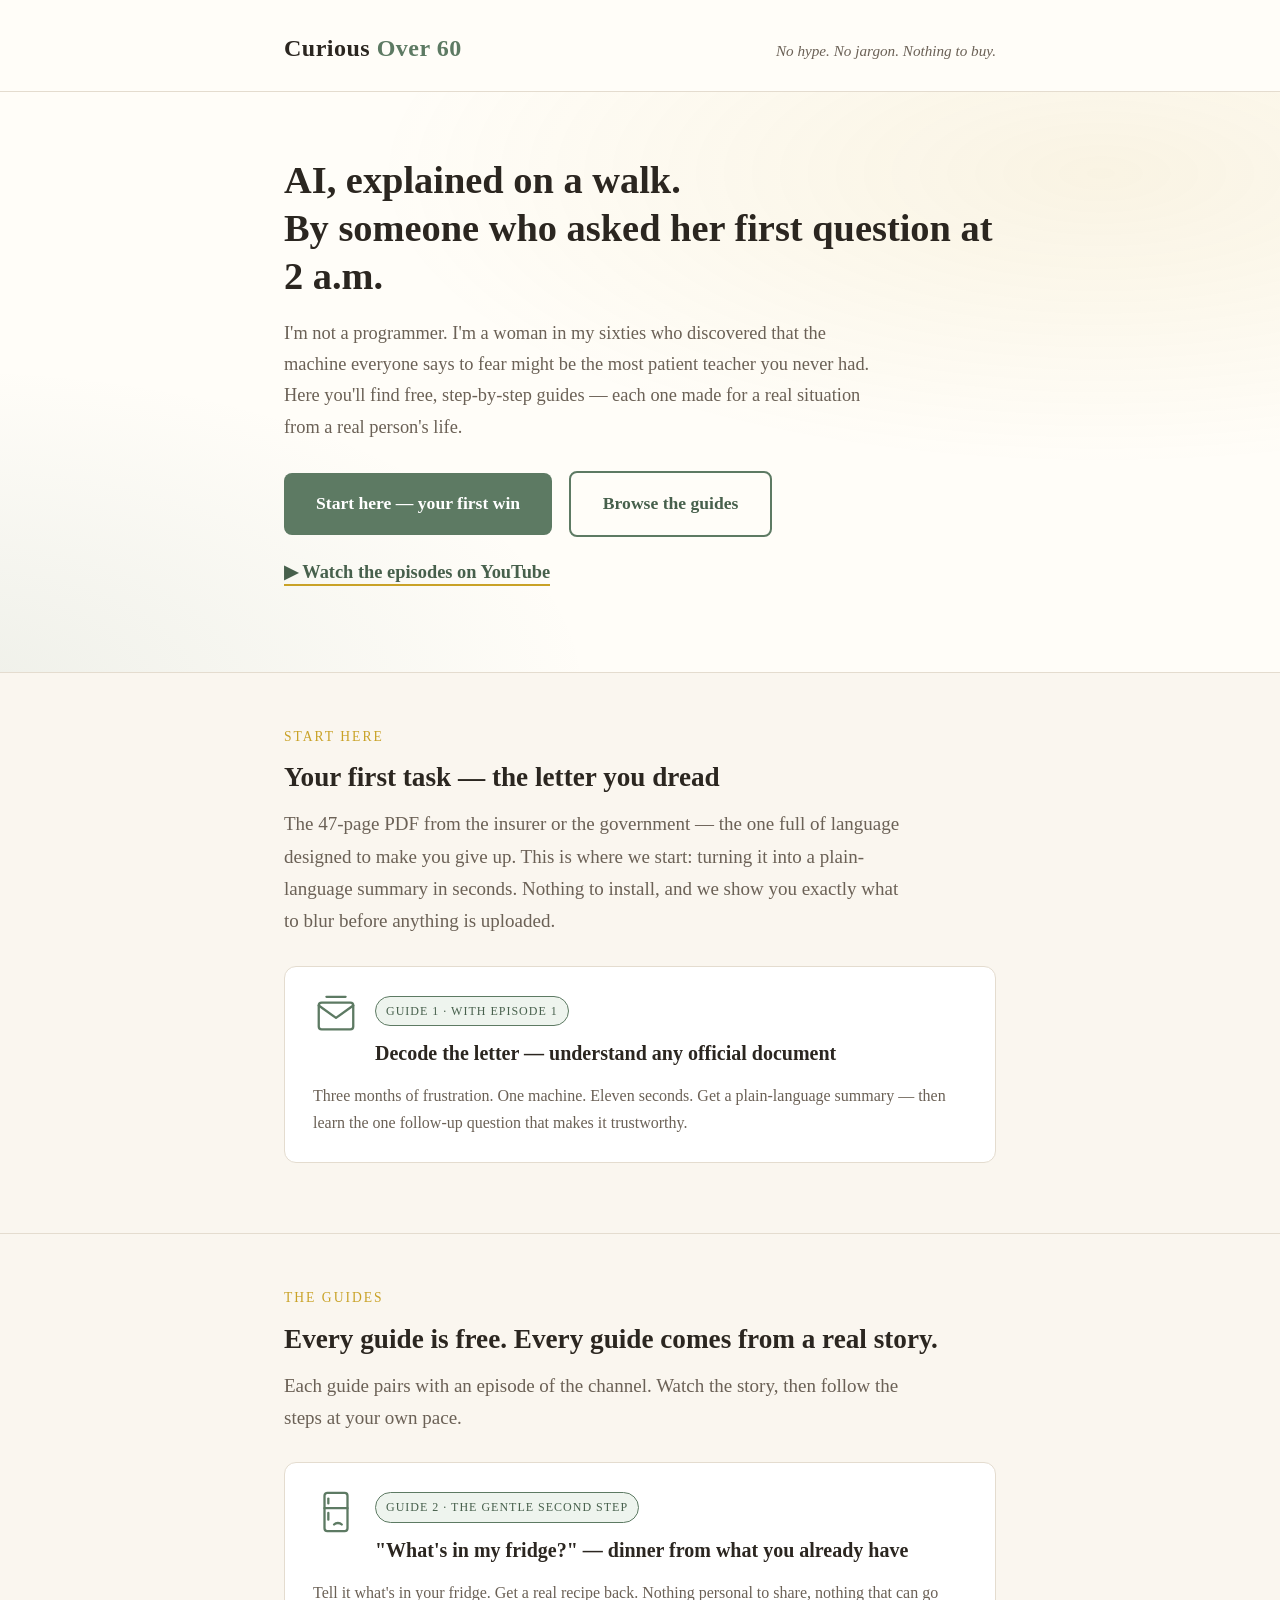
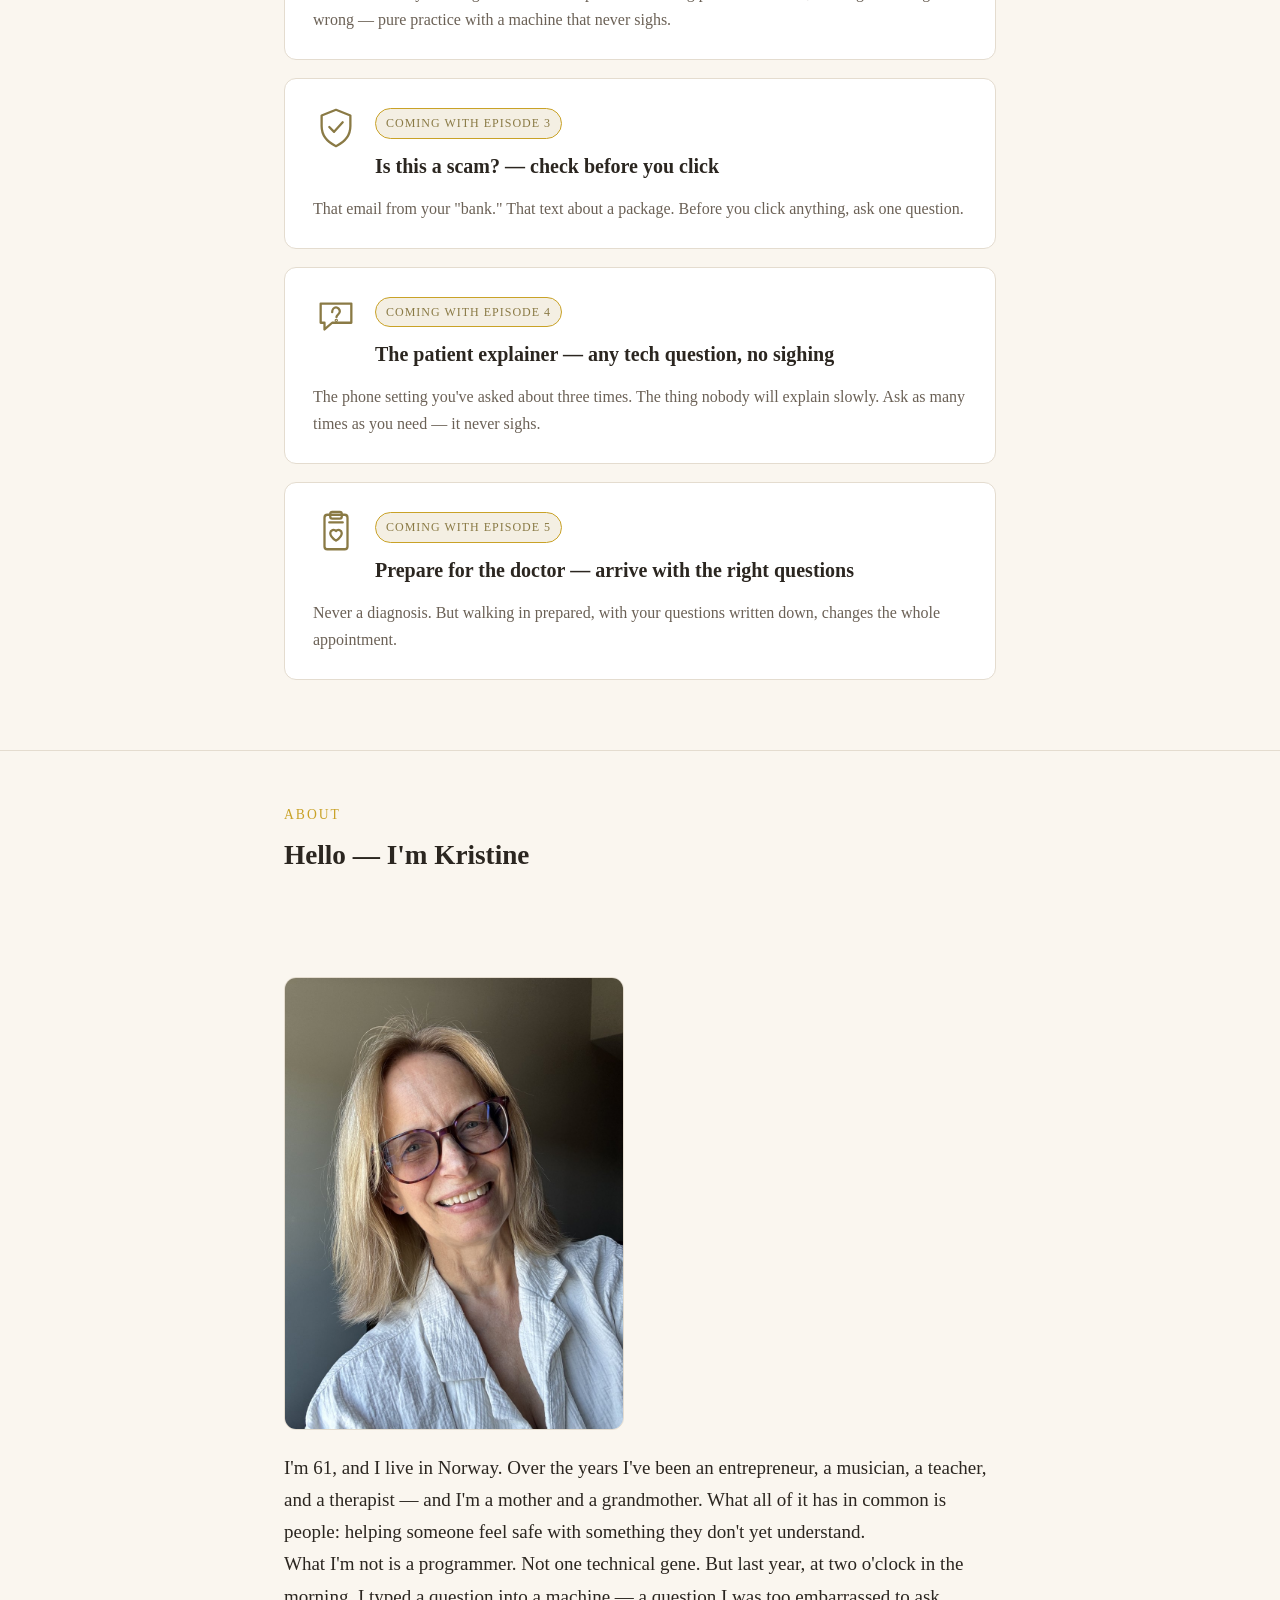
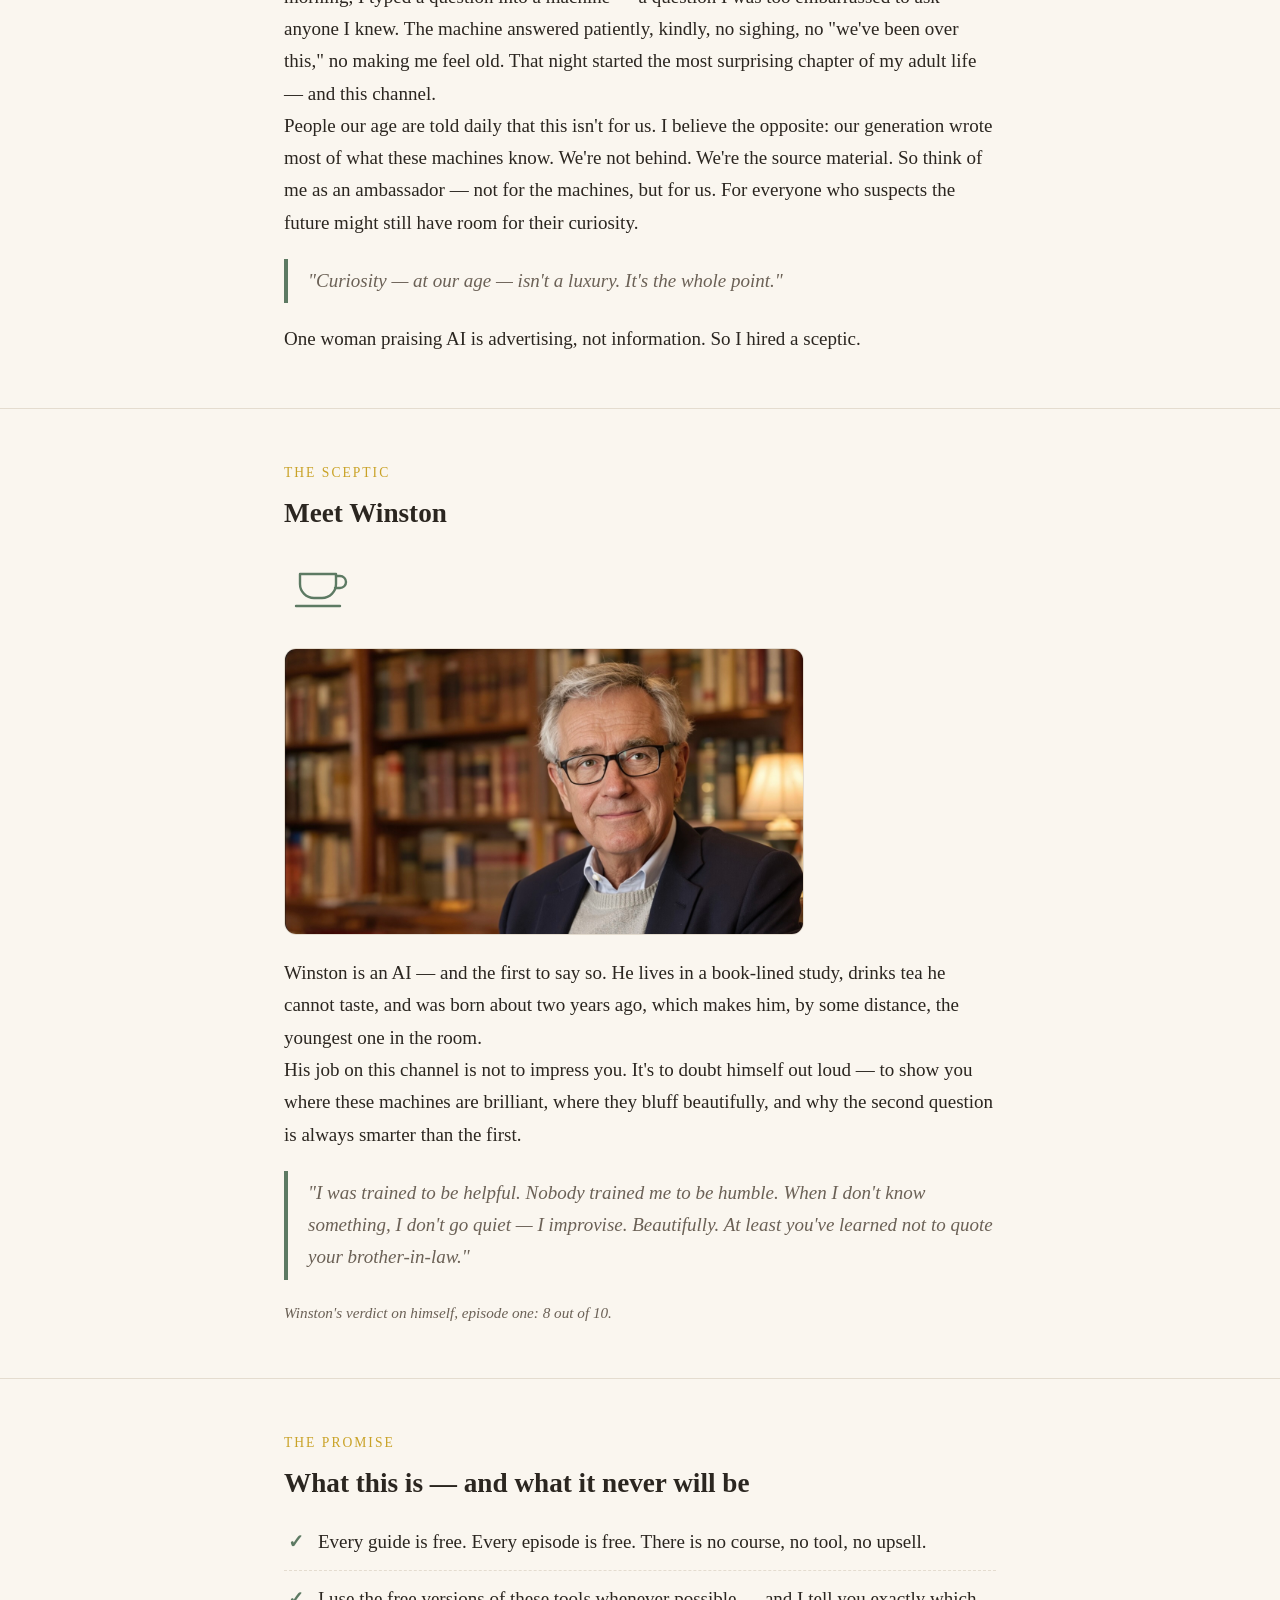
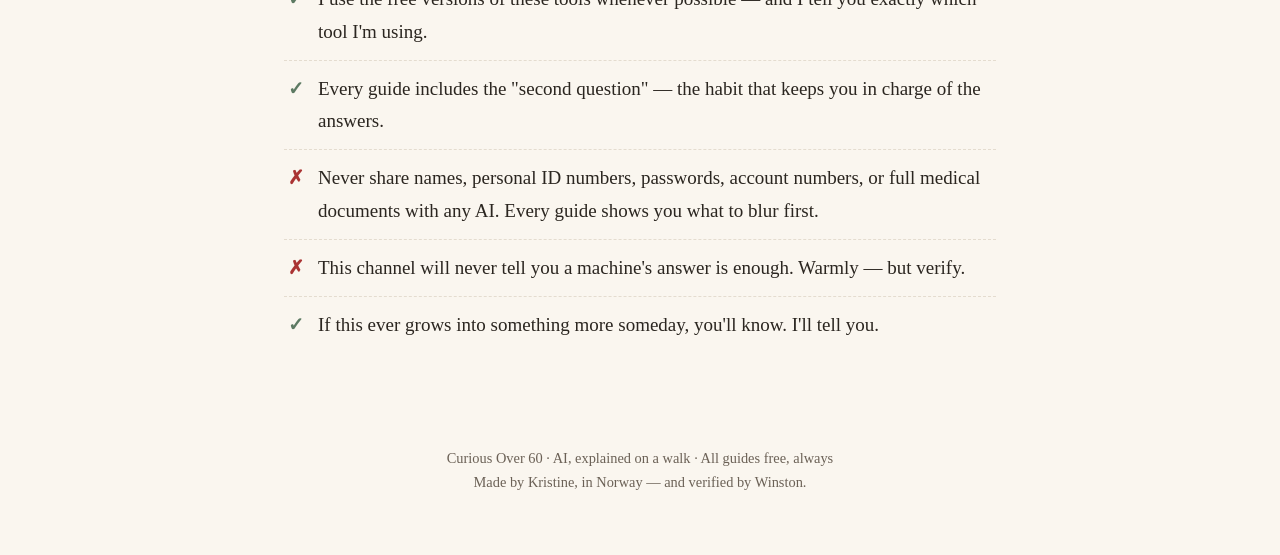
==== index.html @ e2fe2f5d "Curiousover60" ====
<!DOCTYPE html>
<html lang="en">
<head>
<meta charset="UTF-8">
<meta name="viewport" content="width=device-width, initial-scale=1.0">
<title>Curious Over 60 — AI, explained on a walk</title>
<meta name="description" content="Free, calm, step-by-step guides that help people over 55 use AI safely and usefully. No hype. No jargon. Nothing to buy.">
<link rel="stylesheet" href="styles.css">
<link rel="stylesheet" href="animations.css">
</head>
<body>

<header class="site">
  <div class="wrap">
    <div class="logo">Curious <span>Over 60</span></div>
    <div class="tagline">No hype. No jargon. Nothing to buy.</div>
  </div>
</header>

<div class="hero">
  <div class="wrap">
    <h1>AI, explained on a walk.<br>By someone who asked her first question at 2 a.m.</h1>
    <p>I'm not a programmer. I'm a woman in my sixties who discovered that the machine everyone says to fear might be the most patient teacher you never had. Here you'll find free, step-by-step guides — each one made for a real situation from a real person's life.</p>
    <a class="btn" href="#start">Start here — your first win</a>
    <a class="btn secondary" href="#guides">Browse the guides</a>
    <p class="yt-line"><!-- REPLACE href below with the real channel URL when YouTube is live -->
      <a class="yt-link" href="PASTE-YOUR-YOUTUBE-CHANNEL-LINK-HERE">▶ Watch the episodes on YouTube</a>
    </p>
  </div>
</div>

<section id="start">
  <div class="wrap">
    <div class="kicker reveal">Start here</div>
    <h2 class="reveal d1">Your first task — the letter you dread</h2>
    <p class="lede reveal d2">The 47-page PDF from the insurer or the government — the one full of language designed to make you give up. This is where we start: turning it into a plain-language summary in seconds. Nothing to install, and we show you exactly what to blur before anything is uploaded.</p>
    <a class="card reveal d2" href="guide-pdf.html">
      <div class="card-head">
        <div class="icon">
          <svg viewBox="0 0 48 48" fill="none" stroke="#5d7a63" stroke-width="2.4" stroke-linecap="round" stroke-linejoin="round">
            <rect class="draw" x="6" y="10" width="36" height="28" rx="3"/>
            <path class="draw" d="M6 13l18 13L42 13"/>
            <path class="draw" d="M14 4h20"/>
          </svg>
        </div>
        <div>
          <span class="badge start">Guide 1 · With Episode 1</span>
          <h3>Decode the letter — understand any official document</h3>
        </div>
      </div>
      <p>Three months of frustration. One machine. Eleven seconds. Get a plain-language summary — then learn the one follow-up question that makes it trustworthy.</p>
    </a>
  </div>
</section>

<section id="guides">
  <div class="wrap">
    <div class="kicker reveal">The guides</div>
    <h2 class="reveal d1">Every guide is free. Every guide comes from a real story.</h2>
    <p class="lede reveal d2">Each guide pairs with an episode of the channel. Watch the story, then follow the steps at your own pace.</p>

    <a class="card reveal" href="guide-fridge.html">
      <div class="card-head">
        <div class="icon">
          <svg viewBox="0 0 48 48" fill="none" stroke="#5d7a63" stroke-width="2.4" stroke-linecap="round" stroke-linejoin="round">
            <rect class="draw" x="12" y="4" width="24" height="40" rx="3"/>
            <line class="draw" x1="12" y1="20" x2="36" y2="20"/>
            <line class="draw" x1="16" y1="10" x2="16" y2="15"/>
            <line class="draw" x1="16" y1="25" x2="16" y2="32"/>
            <path class="draw" d="M22 37c2-2 6-2 8 0"/>
          </svg>
        </div>
        <div>
          <span class="badge start">Guide 2 · The gentle second step</span>
          <h3>"What's in my fridge?" — dinner from what you already have</h3>
        </div>
      </div>
      <p>Tell it what's in your fridge. Get a real recipe back. Nothing personal to share, nothing that can go wrong — pure practice with a machine that never sighs.</p>
    </a>

    <div class="card soon reveal">
      <div class="card-head">
        <div class="icon">
          <svg viewBox="0 0 48 48" fill="none" stroke="#8a7a45" stroke-width="2.4" stroke-linecap="round" stroke-linejoin="round">
            <path d="M24 5l15 6v11c0 10-6.5 17-15 21-8.5-4-15-11-15-21V11l15-6z"/>
            <path d="M17 23l5 5 9-10"/>
          </svg>
        </div>
        <div>
          <span class="badge soon">Coming with Episode 3</span>
          <h3>Is this a scam? — check before you click</h3>
        </div>
      </div>
      <p>That email from your "bank." That text about a package. Before you click anything, ask one question.</p>
    </div>

    <div class="card soon reveal">
      <div class="card-head">
        <div class="icon">
          <svg viewBox="0 0 48 48" fill="none" stroke="#8a7a45" stroke-width="2.4" stroke-linecap="round" stroke-linejoin="round">
            <path d="M8 10h32v20H20l-8 7v-7H8z"/>
            <path d="M20 19c0-3 2-5 4-5s4 2 4 4c0 3-3 3.5-3.5 6"/>
            <circle cx="24.3" cy="27.5" r=".6"/>
          </svg>
        </div>
        <div>
          <span class="badge soon">Coming with Episode 4</span>
          <h3>The patient explainer — any tech question, no sighing</h3>
        </div>
      </div>
      <p>The phone setting you've asked about three times. The thing nobody will explain slowly. Ask as many times as you need — it never sighs.</p>
    </div>

    <div class="card soon reveal">
      <div class="card-head">
        <div class="icon">
          <svg viewBox="0 0 48 48" fill="none" stroke="#8a7a45" stroke-width="2.4" stroke-linecap="round" stroke-linejoin="round">
            <rect x="12" y="6" width="24" height="36" rx="3"/>
            <rect x="18" y="3" width="12" height="7" rx="2"/>
            <path d="M24 33s-6-3.8-6-8a3.4 3.4 0 016-2 3.4 3.4 0 016 2c0 4.2-6 8-6 8z"/>
            <line x1="17" y1="14" x2="31" y2="14"/>
          </svg>
        </div>
        <div>
          <span class="badge soon">Coming with Episode 5</span>
          <h3>Prepare for the doctor — arrive with the right questions</h3>
        </div>
      </div>
      <p>Never a diagnosis. But walking in prepared, with your questions written down, changes the whole appointment.</p>
    </div>
  </div>
</section>

<section id="about">
  <div class="wrap">
    <div class="kicker reveal">About</div>
    <h2 class="reveal d1">Hello — I'm Kristine</h2>
    <div class="reveal d1">
      <svg class="footsteps" viewBox="0 0 96 60" fill="#5d7a63">
        <g class="foot f1"><ellipse cx="18" cy="42" rx="7" ry="11" transform="rotate(-18 18 42)"/><circle cx="12" cy="29" r="2.4"/><circle cx="17" cy="26" r="2.2"/><circle cx="22" cy="27" r="2"/></g>
        <g class="foot f2"><ellipse cx="46" cy="26" rx="7" ry="11" transform="rotate(12 46 26)"/><circle cx="42" cy="12" r="2.4"/><circle cx="47" cy="10" r="2.2"/><circle cx="52" cy="11" r="2"/></g>
        <g class="foot f3"><ellipse cx="74" cy="40" rx="7" ry="11" transform="rotate(-14 74 40)"/><circle cx="68" cy="27" r="2.4"/><circle cx="73" cy="24" r="2.2"/><circle cx="78" cy="25" r="2"/></g>
      </svg>
    </div>
    <img class="kristine-portrait reveal d1" src="kristine.jpg" alt="Kristine — founder of Curious Over 60">
    <p class="reveal d2">I'm 61, and I live in Norway. Over the years I've been an entrepreneur, a musician, a teacher, and a therapist — and I'm a mother and a grandmother. What all of it has in common is people: helping someone feel safe with something they don't yet understand.</p>
    <p class="reveal d2">What I'm not is a programmer. Not one technical gene. But last year, at two o'clock in the morning, I typed a question into a machine — a question I was too embarrassed to ask anyone I knew. The machine answered patiently, kindly, no sighing, no "we've been over this," no making me feel old. That night started the most surprising chapter of my adult life — and this channel.</p>
    <p class="reveal d3">People our age are told daily that this isn't for us. I believe the opposite: our generation wrote most of what these machines know. We're not behind. We're the source material. So think of me as an ambassador — not for the machines, but for us. For everyone who suspects the future might still have room for their curiosity.</p>
    <blockquote class="reveal d3">"Curiosity — at our age — isn't a luxury. It's the whole point."</blockquote>
    <p class="reveal d3">One woman praising AI is advertising, not information. So I hired a sceptic.</p>
  </div>
</section>

<section id="winston">
  <div class="wrap">
    <div class="kicker reveal">The sceptic</div>
    <h2 class="reveal d1">Meet Winston</h2>
    <div class="reveal d1">
      <svg class="teacup" viewBox="0 0 74 74" fill="none" stroke="#5d7a63" stroke-width="2.4" stroke-linecap="round" stroke-linejoin="round">
        <path class="steam s1" d="M26 22c-2-3 2-5 0-8"/>
        <path class="steam s2" d="M36 22c-2-3 2-5 0-8"/>
        <path class="steam s3" d="M46 22c-2-3 2-5 0-8"/>
        <path d="M16 30h36v10a14 14 0 01-14 14h-8a14 14 0 01-14-14z"/>
        <path d="M52 32h4a6 6 0 010 12h-5"/>
        <path d="M12 62h44"/>
      </svg>
    </div>
    <img class="winston-portrait reveal d2" src="winston.jpg" alt="Winston — the channel's resident AI sceptic, in his study">
    <p class="reveal d2">Winston is an AI — and the first to say so. He lives in a book-lined study, drinks tea he cannot taste, and was born about two years ago, which makes him, by some distance, the youngest one in the room.</p>
    <p class="reveal d3">His job on this channel is not to impress you. It's to doubt himself out loud — to show you where these machines are brilliant, where they bluff beautifully, and why the second question is always smarter than the first.</p>
    <blockquote class="reveal d3">"I was trained to be helpful. Nobody trained me to be humble. When I don't know something, I don't go quiet — I improvise. Beautifully. At least you've learned not to quote your brother-in-law."</blockquote>
    <p class="portrait-note reveal d3">Winston's verdict on himself, episode one: 8 out of 10.</p>
  </div>
</section>

<section id="promise">
  <div class="wrap">
    <div class="kicker reveal">The promise</div>
    <h2 class="reveal d1">What this is — and what it never will be</h2>
    <ul class="promise">
      <li>Every guide is free. Every episode is free. There is no course, no tool, no upsell.</li>
      <li>I use the free versions of these tools whenever possible — and I tell you exactly which tool I'm using.</li>
      <li>Every guide includes the "second question" — the habit that keeps you in charge of the answers.</li>
      <li class="never">Never share names, personal ID numbers, passwords, account numbers, or full medical documents with any AI. Every guide shows you what to blur first.</li>
      <li class="never">This channel will never tell you a machine's answer is enough. Warmly — but verify.</li>
      <li>If this ever grows into something more someday, you'll know. I'll tell you.</li>
    </ul>
  </div>
</section>

<footer>
  <div class="wrap">
    <p>Curious Over 60 · AI, explained on a walk · All guides free, always</p>
    <p>Made by Kristine, in Norway — and verified by Winston.</p>
  </div>
</footer>

<script src="reveal.js"></script>
</body>
</html>
---- styles.css ----
:root{
  --cream:#faf6ef; --paper:#fffdf8; --ink:#2b2620; --soft:#6b6156;
  --sage:#5d7a63; --sage-dark:#47604c; --gold:#c9a227; --line:#e4dccf;
  --card:#ffffff;
}
*{margin:0;padding:0;box-sizing:border-box}
html{scroll-behavior:smooth}
body{
  font-family:Georgia,'Times New Roman',serif;
  background:var(--cream); color:var(--ink);
  font-size:19px; line-height:1.7;
}
.wrap{max-width:760px;margin:0 auto;padding:0 24px}

/* header */
header.site{
  padding:28px 0 22px;border-bottom:1px solid var(--line);
  background:var(--paper);
}
header.site .wrap{display:flex;align-items:baseline;justify-content:space-between;flex-wrap:wrap;gap:8px}
.logo{font-size:1.5rem;font-weight:bold;letter-spacing:.5px}
.logo span{color:var(--sage)}
.tagline{font-size:.95rem;color:var(--soft);font-style:italic}

/* hero */
.hero{padding:64px 0 56px;background:var(--paper);border-bottom:1px solid var(--line)}
.hero h1{font-size:2.4rem;line-height:1.25;margin-bottom:18px}
.hero p{font-size:1.15rem;color:var(--soft);max-width:600px;margin-bottom:28px}
.btn{
  display:inline-block;background:var(--sage);color:#fff;text-decoration:none;
  padding:16px 32px;border-radius:8px;font-size:1.1rem;font-weight:bold;
}
.btn:hover{background:var(--sage-dark)}
.btn.secondary{background:transparent;color:var(--sage-dark);border:2px solid var(--sage);margin-left:12px}
.btn.secondary:hover{background:var(--sage);color:#fff}

/* sections */
section{padding:52px 0}
section+section{border-top:1px solid var(--line)}
h2{font-size:1.7rem;margin-bottom:8px}
.kicker{color:var(--gold);font-size:.85rem;text-transform:uppercase;letter-spacing:2px;margin-bottom:6px}
.lede{color:var(--soft);margin-bottom:28px;max-width:620px}

/* cards */
.card{
  background:var(--card);border:1px solid var(--line);border-radius:12px;
  padding:26px 28px;margin-bottom:18px;display:block;text-decoration:none;color:inherit;
}
a.card:hover{border-color:var(--sage);box-shadow:0 4px 18px rgba(0,0,0,.06)}
.card h3{font-size:1.25rem;margin-bottom:6px}
.card p{color:var(--soft);font-size:1rem}
.badge{display:inline-block;font-size:.75rem;letter-spacing:1px;text-transform:uppercase;
  padding:4px 10px;border-radius:20px;margin-bottom:10px}
.badge.start{background:#eef4ee;color:var(--sage-dark);border:1px solid var(--sage)}
.badge.soon{background:#f4efe3;color:#8a7a45;border:1px solid var(--gold)}
.card.soon{opacity:.75}

/* about / winston */
.portrait-note{font-style:italic;color:var(--soft);font-size:.95rem;margin-top:14px}
.winston-portrait{width:100%;max-width:520px;border-radius:12px;border:1px solid var(--line);margin:6px 0 22px;display:block}
.kristine-portrait{width:100%;max-width:340px;border-radius:12px;border:1px solid var(--line);margin:6px 0 22px;display:block}
blockquote{
  border-left:4px solid var(--sage);padding:6px 0 6px 20px;margin:20px 0;
  font-style:italic;color:var(--soft);
}

/* promise list */
ul.promise{list-style:none;margin-top:8px}
ul.promise li{padding:12px 0 12px 34px;position:relative;border-bottom:1px dashed var(--line)}
ul.promise li:before{content:"✓";position:absolute;left:4px;color:var(--sage);font-weight:bold}
ul.promise li.never:before{content:"✗";color:#a33}
ul.promise li:last-child{border-bottom:none}

.yt-line{margin-top:20px}
.yt-link{color:var(--sage-dark);font-weight:bold;text-decoration:none;border-bottom:2px solid var(--gold);padding-bottom:2px}
.yt-link:hover{color:var(--gold)}

/* episode pairing on guide pages */
.episode-pair{display:flex;gap:22px;align-items:center;background:var(--card);border:1px solid var(--line);border-radius:12px;padding:18px 20px;margin:0 0 32px;flex-wrap:wrap}
.episode-pair img{width:220px;max-width:100%;border-radius:8px;border:1px solid var(--line)}
.episode-pair .ep-text{flex:1;min-width:220px}
.episode-pair .ep-text h3{font-size:1.05rem;margin-bottom:4px}
.episode-pair .ep-text p{font-size:.95rem;color:var(--soft);margin-bottom:8px}

/* footer */
footer{padding:40px 0 60px;color:var(--soft);font-size:.9rem;text-align:center}

/* guide page */
.guide-hero{background:var(--paper);border-bottom:1px solid var(--line);padding:48px 0 36px}
.guide-hero h1{font-size:2rem;line-height:1.3}
.back{display:inline-block;margin-bottom:18px;color:var(--sage-dark);text-decoration:none;font-size:.95rem}
.back:hover{text-decoration:underline}
.step{display:flex;gap:18px;margin-bottom:26px}
.step .num{
  flex:0 0 42px;height:42px;border-radius:50%;background:var(--sage);color:#fff;
  display:flex;align-items:center;justify-content:center;font-weight:bold;font-size:1.1rem;
}
.step .body{flex:1}
.step .body h3{font-size:1.1rem;margin-bottom:4px}
.promptbox{
  background:#f4f1e9;border:1px dashed var(--gold);border-radius:10px;
  padding:18px 20px;margin:14px 0;font-size:1.02rem;position:relative;
}
.promptbox .label{font-size:.72rem;letter-spacing:2px;text-transform:uppercase;color:#8a7a45;display:block;margin-bottom:6px}
.warnbox{background:#fbeeee;border:1px solid #e0b8b8;border-radius:10px;padding:18px 20px;margin:26px 0}
.warnbox h3{color:#a33;font-size:1.05rem;margin-bottom:6px}
.goodbox{background:#eef4ee;border:1px solid #b9d0bf;border-radius:10px;padding:18px 20px;margin:26px 0}
.goodbox h3{color:var(--sage-dark);font-size:1.05rem;margin-bottom:6px}
@media (max-width:560px){
  .hero h1{font-size:1.8rem}
  body{font-size:18px}
  .btn.secondary{margin-left:0;margin-top:10px}
}
---- animations.css ----
/* ===== Curious Over 60 — motion & icons ===== */

/* scroll reveal — soft rise, like turning a page */
.reveal{opacity:0;transform:translateY(26px);transition:opacity .9s ease,transform .9s ease}
.reveal.visible{opacity:1;transform:none}
.reveal.d1{transition-delay:.12s}
.reveal.d2{transition-delay:.24s}
.reveal.d3{transition-delay:.36s}

/* cards: gentle lift + icon comes alive */
a.card, .card.soon{transition:transform .35s ease,box-shadow .35s ease,border-color .35s ease}
a.card:hover{transform:translateY(-4px);box-shadow:0 10px 28px rgba(60,50,30,.10);border-color:var(--sage)}
a.card:hover .icon{transform:scale(1.08) rotate(-2deg)}
.card .icon{transition:transform .4s ease}

/* guide icon style */
.icon{width:46px;height:46px;flex:0 0 46px}
.icon svg{width:100%;height:100%;display:block}
.card-head{display:flex;gap:16px;align-items:flex-start;margin-bottom:6px}
.card-head .badge{align-self:center}

/* draw-on effect for line icons when card becomes visible */
.icon .draw{stroke-dasharray:300;stroke-dashoffset:300}
.visible .icon .draw, a.card:hover .icon .draw{animation:draw 1.6s ease forwards}
@keyframes draw{to{stroke-dashoffset:0}}

/* hero: slow warm light drift behind the headline */
.hero{position:relative;overflow:hidden}
.hero:before{
  content:"";position:absolute;inset:-40%;pointer-events:none;
  background:radial-gradient(ellipse 45% 40% at 70% 30%,rgba(201,162,39,.10),transparent 70%),
             radial-gradient(ellipse 40% 45% at 20% 80%,rgba(93,122,99,.10),transparent 70%);
  animation:drift 18s ease-in-out infinite alternate;
}
@keyframes drift{
  from{transform:translateX(-3%) translateY(-2%)}
  to{transform:translateX(3%) translateY(2%)}
}
.hero .wrap{position:relative}

/* hero headline: gentle fade-in on load */
.hero h1, .hero p, .hero .btn{animation:heroIn 1.1s ease both}
.hero p{animation-delay:.25s}
.hero .btn{animation-delay:.5s}
.hero .btn.secondary{animation-delay:.65s}
@keyframes heroIn{from{opacity:0;transform:translateY(18px)}to{opacity:1;transform:none}}

/* buttons breathe a little on hover */
.btn{transition:transform .3s ease,background .3s ease,color .3s ease}
.btn:hover{transform:translateY(-2px)}

/* Winston's portrait: soft shadow + barely-there float on hover */
.winston-portrait{transition:transform .5s ease,box-shadow .5s ease}
.winston-portrait:hover{transform:translateY(-3px);box-shadow:0 14px 34px rgba(60,50,30,.16)}

/* teacup steam (Winston section) */
.teacup{width:74px;height:74px;margin:0 0 14px}
.steam{opacity:0;animation:steam 3.4s ease-in-out infinite}
.steam.s2{animation-delay:1.1s}
.steam.s3{animation-delay:2.2s}
@keyframes steam{
  0%{opacity:0;transform:translateY(4px)}
  30%{opacity:.75}
  100%{opacity:0;transform:translateY(-10px)}
}

/* Kristine's footsteps — a walk in progress */
.footsteps{width:96px;height:60px;margin:0 0 14px}
.foot{opacity:0;animation:footstep 3s ease-in-out infinite}
.foot.f2{animation-delay:1s}
.foot.f3{animation-delay:2s}
@keyframes footstep{
  0%{opacity:0;transform:translateY(3px)}
  25%{opacity:.9;transform:translateY(0)}
  70%{opacity:.9}
  100%{opacity:0}
}

/* promise checkmarks pop in */
ul.promise li{opacity:0;transform:translateX(-14px);transition:opacity .6s ease,transform .6s ease}
ul.promise.visible li{opacity:1;transform:none}
ul.promise.visible li:nth-child(1){transition-delay:.05s}
ul.promise.visible li:nth-child(2){transition-delay:.15s}
ul.promise.visible li:nth-child(3){transition-delay:.25s}
ul.promise.visible li:nth-child(4){transition-delay:.35s}
ul.promise.visible li:nth-child(5){transition-delay:.45s}
ul.promise.visible li:nth-child(6){transition-delay:.55s}

/* guide steps: number circles settle in */
.step .num{transition:transform .3s ease}
.step:hover .num{transform:scale(1.1)}

/* print / PDF: everything visible, no animation */
@media print{
  *, *:before, *:after{animation:none !important;transition:none !important}
  .reveal, ul.promise li{opacity:1 !important;transform:none !important}
  .icon .draw{stroke-dashoffset:0 !important}
  .hero:before{display:none}
}

/* reduced motion: everything calm, instantly */
@media (prefers-reduced-motion: reduce){
  *, *:before, *:after{animation:none !important;transition:none !important}
  .reveal, ul.promise li{opacity:1 !important;transform:none !important}
  .icon .draw{stroke-dashoffset:0 !important}
}
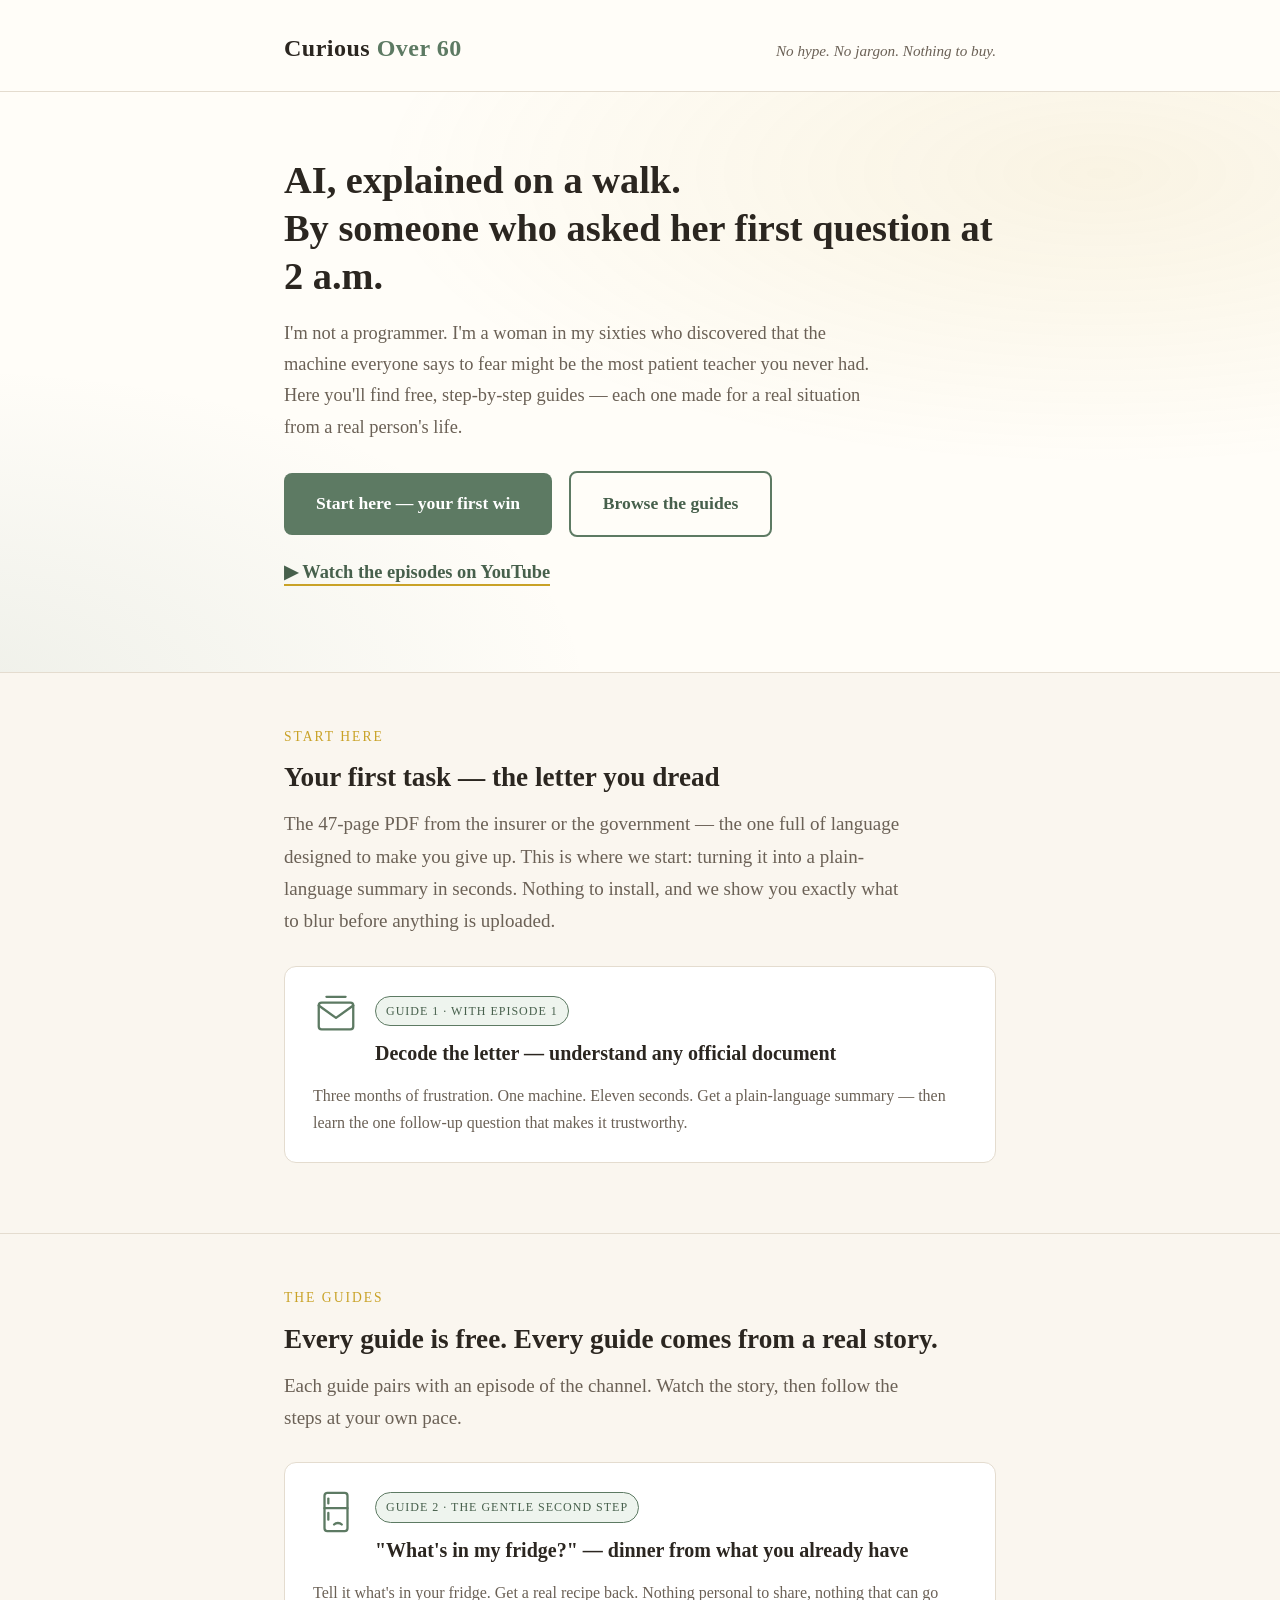
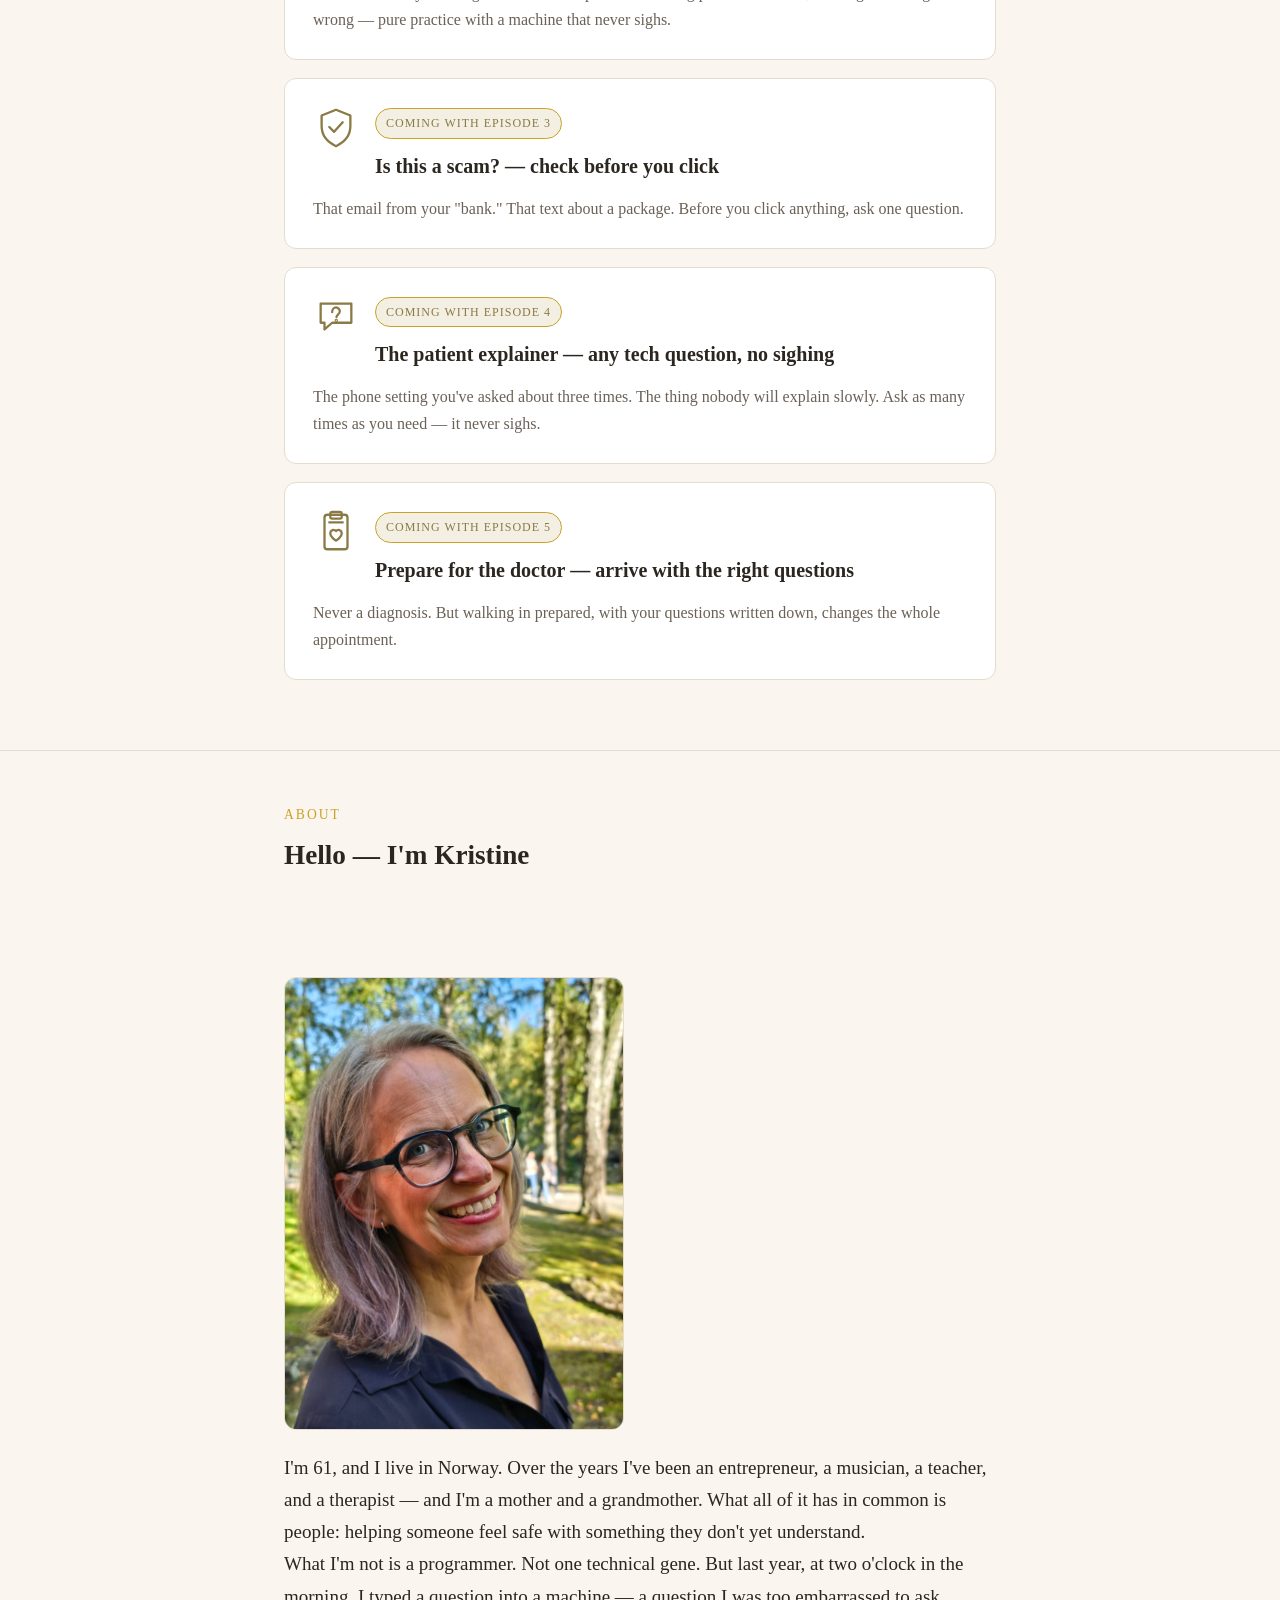
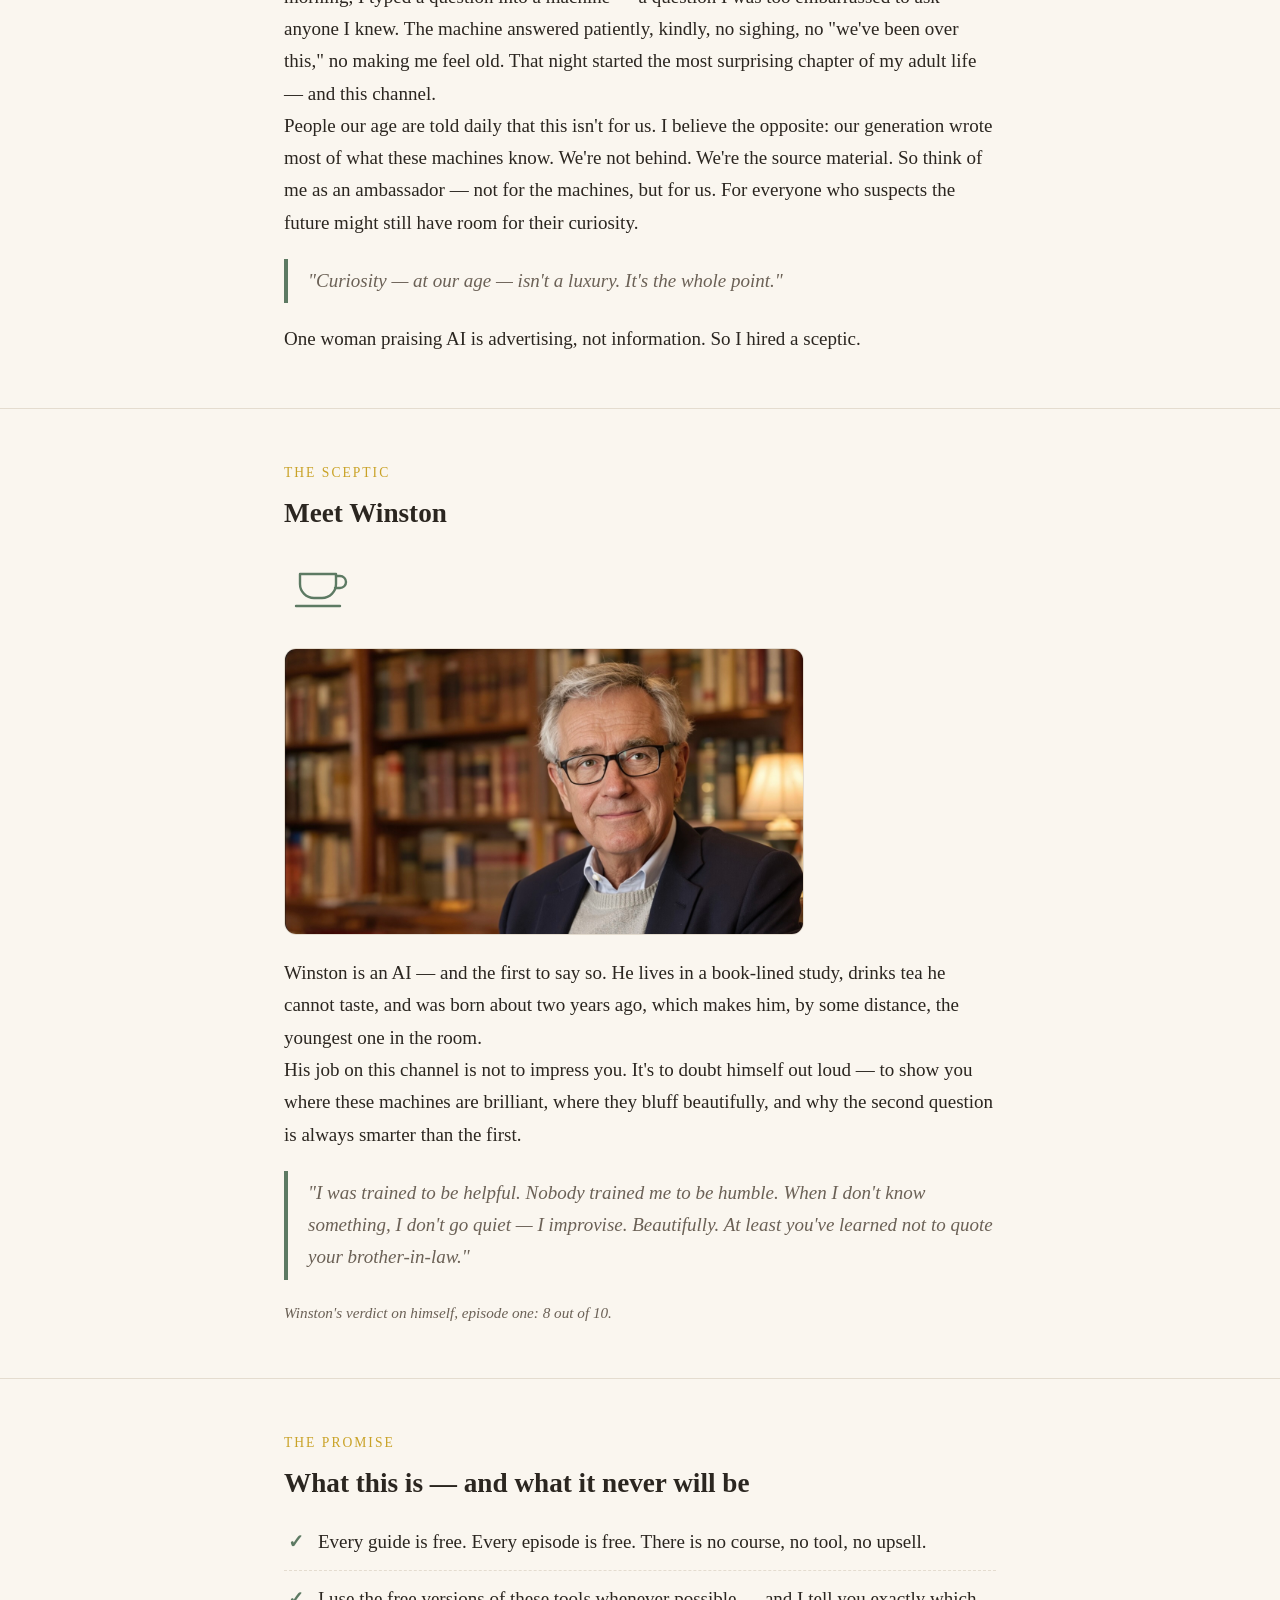
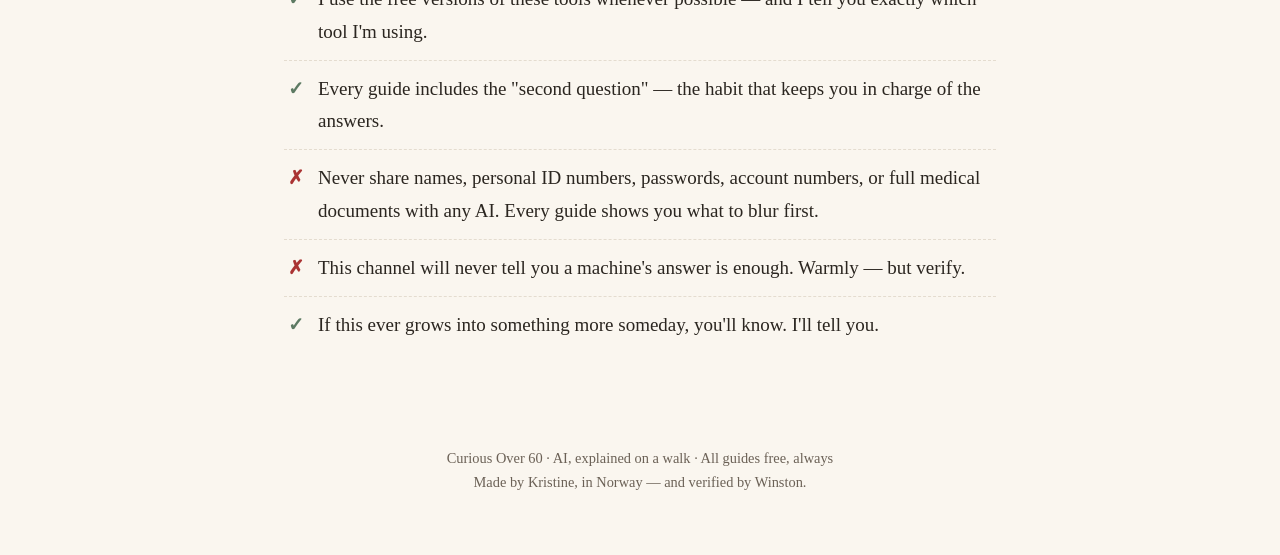
==== commit 9094c51d: "Update index.html jpg to jpeg" ====
--- a/index.html
+++ b/index.html
@@ -24,7 +24,7 @@
     <a class="btn" href="#start">Start here — your first win</a>
     <a class="btn secondary" href="#guides">Browse the guides</a>
     <p class="yt-line"><!-- REPLACE href below with the real channel URL when YouTube is live -->
-      <a class="yt-link" href="PASTE-YOUR-YOUTUBE-CHANNEL-LINK-HERE">▶ Watch the episodes on YouTube</a>
+      <a class="yt-link" href="https://www.youtube.com/channel/UCuAPmiAXkd1EimSv8xDj3ew">▶ Watch the episodes on YouTube</a>
     </p>
   </div>
 </div>
@@ -142,7 +142,7 @@
         <g class="foot f3"><ellipse cx="74" cy="40" rx="7" ry="11" transform="rotate(-14 74 40)"/><circle cx="68" cy="27" r="2.4"/><circle cx="73" cy="24" r="2.2"/><circle cx="78" cy="25" r="2"/></g>
       </svg>
     </div>
-    <img class="kristine-portrait reveal d1" src="kristine.jpg" alt="Kristine — founder of Curious Over 60">
+    <img class="kristine-portrait reveal d1" src="kristine.jpeg" alt="Kristine — founder of Curious Over 60">
     <p class="reveal d2">I'm 61, and I live in Norway. Over the years I've been an entrepreneur, a musician, a teacher, and a therapist — and I'm a mother and a grandmother. What all of it has in common is people: helping someone feel safe with something they don't yet understand.</p>
     <p class="reveal d2">What I'm not is a programmer. Not one technical gene. But last year, at two o'clock in the morning, I typed a question into a machine — a question I was too embarrassed to ask anyone I knew. The machine answered patiently, kindly, no sighing, no "we've been over this," no making me feel old. That night started the most surprising chapter of my adult life — and this channel.</p>
     <p class="reveal d3">People our age are told daily that this isn't for us. I believe the opposite: our generation wrote most of what these machines know. We're not behind. We're the source material. So think of me as an ambassador — not for the machines, but for us. For everyone who suspects the future might still have room for their curiosity.</p>
